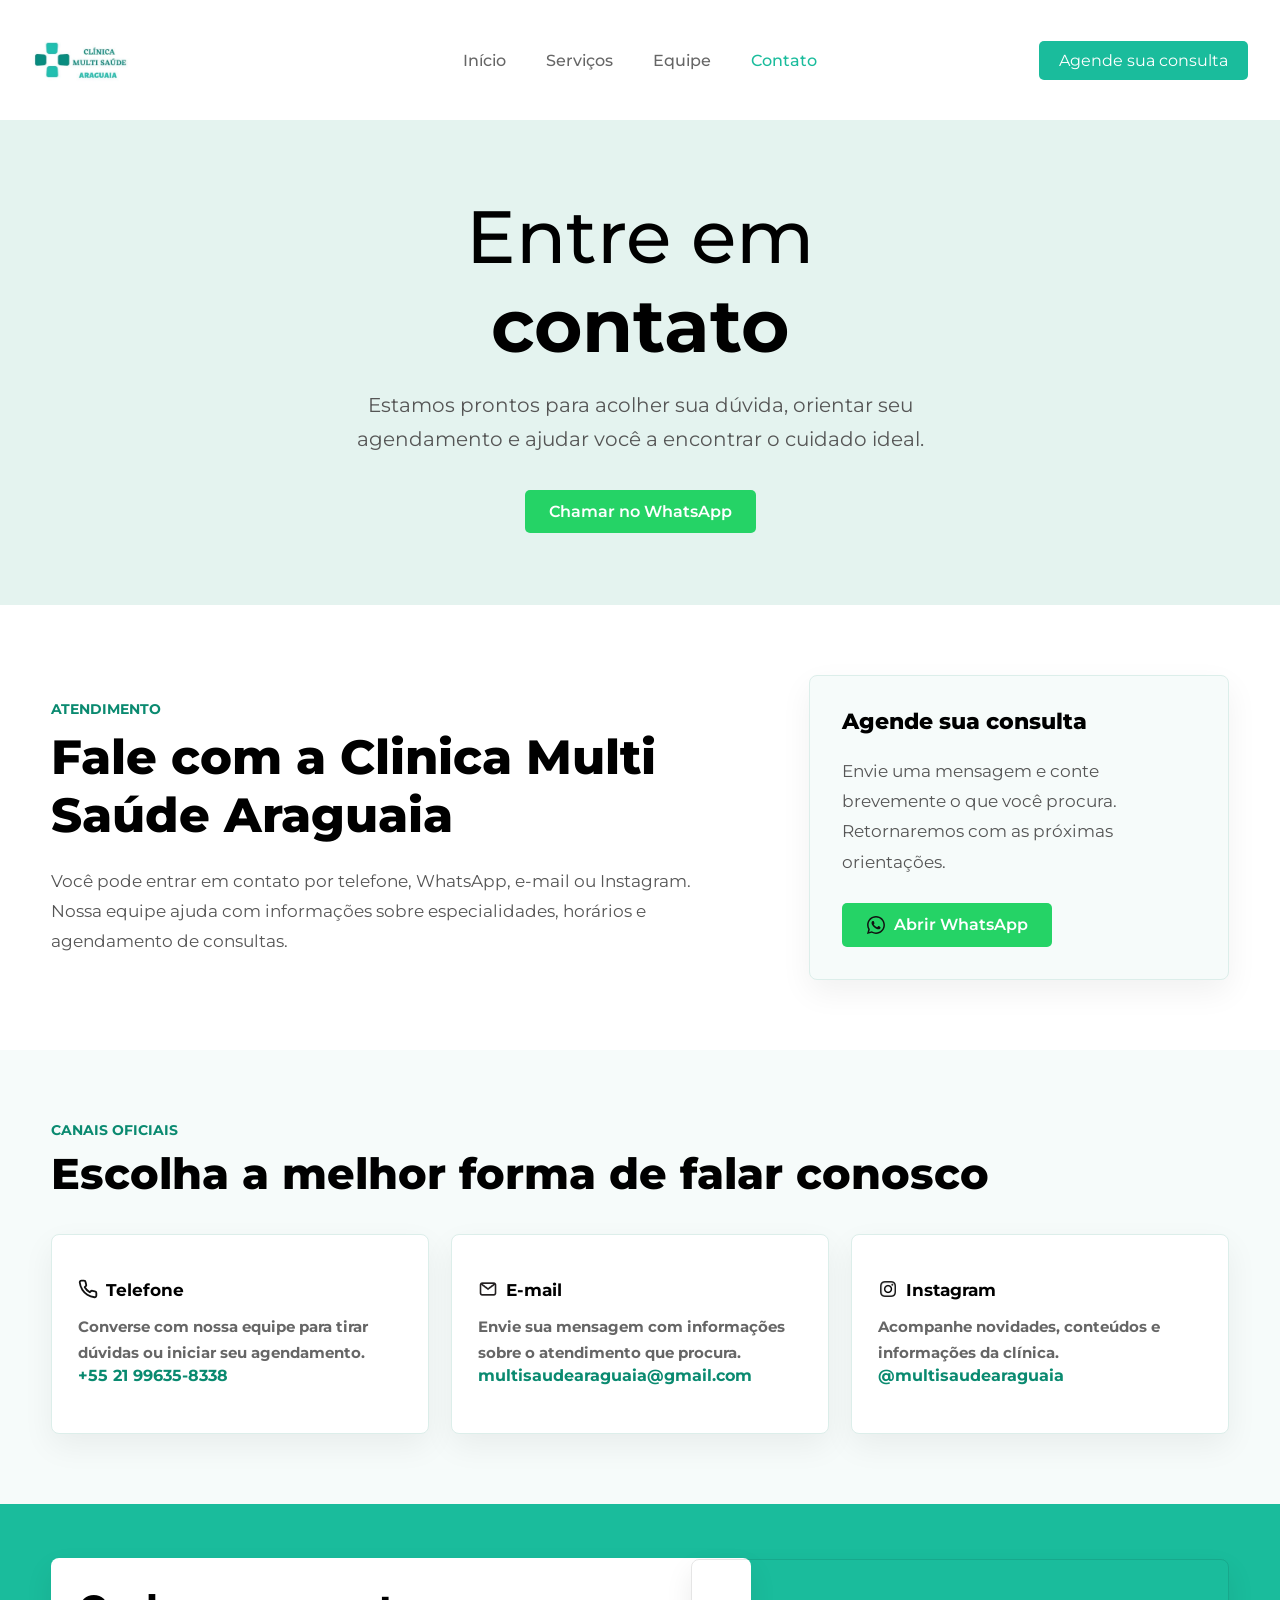
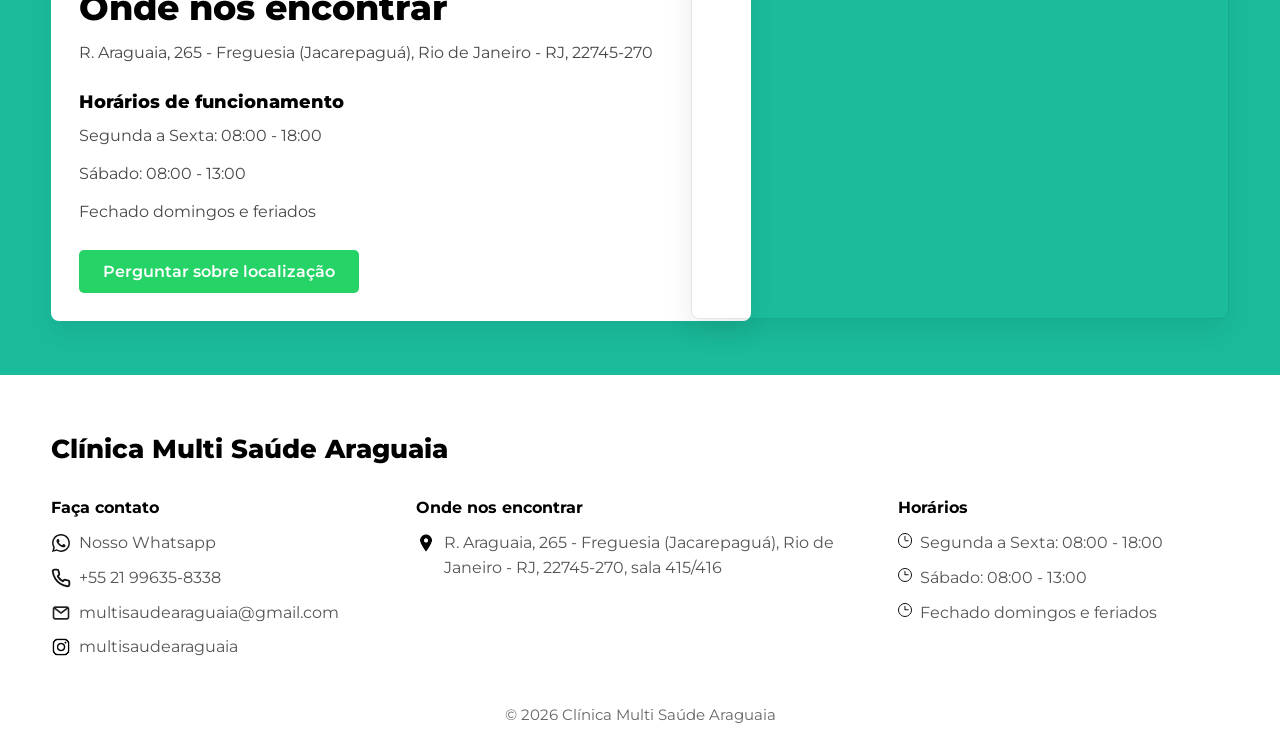
==== contato.html @ e97ff681 "Vamos ver se agora vai" ====
<!DOCTYPE html>
<html lang="pt-br">
<head>
    <meta charset="UTF-8">
    <meta name="viewport" content="width=device-width, initial-scale=1.0">
    <title>Contato | Clinica Multi Saude Araguaia</title>
    <link rel="stylesheet" href="contato.css">
    <link rel="preconnect" href="https://fonts.googleapis.com">
    <link rel="preconnect" href="https://fonts.gstatic.com" crossorigin>
    <link href="https://fonts.googleapis.com/css2?family=Montserrat:wght@400;500;600;700;800&display=swap" rel="stylesheet">
</head>
<body>
    <header>
        <a href="index.html" aria-label="Página inicial da Clínica Multi Saúde Araguaia">
            <img src="./clinica_multi_saude.png" alt="Logo da Clínica Multi Saúde Araguaia" class="logo">
        </a>

        <nav>
            <div class="div-son">
                <a href="index.html">Início</a>
                <a href="servicos.html">Serviços</a>
                <a href="equipe.html">Equipe</a>
                <a class="a-ativo" href="contato.html">Contato</a>
            </div>
        </nav>

        <a class="button-header a-button" href="https://wa.me/5521996358338?text=Ol%C3%A1%21%20Gostaria%20de%20agendar%20uma%20consulta">Agende sua consulta</a>
    </header>

    <main>
        <section class="hero-contato">
            <div class="hero-content">
                <h1>Entre em <b>contato</b></h1>
                <p>Estamos prontos para acolher sua dúvida, orientar seu agendamento e ajudar você a encontrar o cuidado ideal.</p>
                <a class="button-hero" href="https://wa.me/5521996358338?text=Ola! Gostaria de agendar uma consulta">Chamar no WhatsApp</a>
            </div>
        </section>

        <section class="contato-intro">
            <div>
                <span>Atendimento</span>
                <h2>Fale com a Clinica Multi Saúde Araguaia</h2>
                <p>Você pode entrar em contato por telefone, WhatsApp, e-mail ou Instagram. Nossa equipe ajuda com informações sobre especialidades, horários e agendamento de consultas.</p>
            </div>

            <div class="contato-card">
                <h3>Agende sua consulta</h3>
                <p>Envie uma mensagem e conte brevemente o que você procura. Retornaremos com as próximas orientações.</p>
                <a href="https://wa.me/5521996358338?text=Ola! Gostaria de agendar uma consulta"><img class="contact-icon" src="Nova pasta/whatsapp-black.svg" alt="" aria-hidden="true">Abrir WhatsApp</a>
            </div>
        </section>

        <section class="canais" aria-labelledby="canais-titulo">
            <div class="section-heading">
                <span>Canais oficiais</span>
                <h2 id="canais-titulo">Escolha a melhor forma de falar conosco</h2>
            </div>

            <div class="cards-contato">
                <article>
                    <a class='card-link' href='tel:+5521996358338'>
                        <h3><img class="contact-icon" src="Nova pasta/phone-black.svg" alt="" aria-hidden="true">Telefone</h3>
                        <p>Converse com nossa equipe para tirar dúvidas ou iniciar seu agendamento.</p>
                        <strong>+55 21 99635-8338</strong>
                    </a>
                </article>
                <article>
                    <a class='card-link' href='mailto:multisaudearaguaia@gmail.com'>
                        <h3><img class="contact-icon" src="Nova pasta/emailoutline_110795.png" alt="" aria-hidden="true">E-mail</h3>
                        <p>Envie sua mensagem com informações sobre o atendimento que procura.</p>
                        <strong>multisaudearaguaia@gmail.com</strong>
                    </a>
                </article>
                <article>
                    <a class='card-link' href='https://www.instagram.com/multisaudearaguaia/'>
                        <h3><img class="contact-icon" src="Nova pasta/1384031.png" alt="" aria-hidden="true">Instagram</h3>
                        <p>Acompanhe novidades, conteúdos e informações da clínica.</p>
                        <strong>@multisaudearaguaia</strong>
                    </a>
                </article>
            </div>
        </section>

        <section class="localizacao">
            <div class="localizacao-texto">
                <h2>Onde nos encontrar</h2>
                <p>R. Araguaia, 265 - Freguesia (Jacarepaguá), Rio de Janeiro - RJ, 22745-270</p>
                <h3>Horários de funcionamento</h3>
                <p>Segunda a Sexta: 08:00 - 18:00</p>
                <p>Sábado: 08:00 - 13:00</p>
                <p>Fechado domingos e feriados</p>
                <a href='https://wa.me/5521996358338?text=Ol%C3%A1!%20Gostaria%20de%20mais%20informa%C3%A7%C3%B5es%20sobre%20a%20localiza%C3%A7%C3%A3o%20da%20cl%C3%ADnica.'>Perguntar sobre localização</a>
            </div>
            <iframe src="https://www.google.com/maps/embed?pb=!1m18!1m12!1m3!1d3674.3453808333275!2d-43.3448821!3d-22.937504!2m3!1f0!2f0!3f0!3m2!1i1024!2i768!4f13.1!3m3!1m2!1s0x9bd963d129df23%3A0xee9b6e2b0e02d8f0!2sMulti%20Sa%C3%BAde%20Araguaia!5e0!3m2!1spt-BR!2sbr!4v1777832174890!5m2!1spt-BR!2sbr" class="maps-iframe" allowfullscreen="" loading="lazy" title="Localizacao da Clinica Multi Saude Araguaia no Google Maps"></iframe>
        </section>
    </main>

    <footer>
        <h2>Clínica Multi Saúde Araguaia</h2>

        <section class="footer-grid">
            <div>
                <h3>Faça contato</h3>
                <a href="https://wa.me/5521996358338?text=Ol%C3%A1%21%20Gostaria%20de%20agendar%20uma%20consulta"><img class="footer-icon-img" src="Nova pasta/whatsapp-black.svg" alt="" aria-hidden="true">Nosso Whatsapp</a>
                <a href="tel:+5521996358338"><img class="footer-icon-img" src="Nova pasta/phone-black.svg" alt="" aria-hidden="true">+55 21 99635-8338</a>
                <a href="mailto:multisaudearaguaia@gmail.com"><img class="footer-icon-img" src="Nova pasta/emailoutline_110795.png" alt="" aria-hidden="true">multisaudearaguaia@gmail.com</a>
                <a href="https://www.instagram.com/multisaudearaguaia/"><img class="footer-icon-img" src="Nova pasta/1384031.png" alt="" aria-hidden="true">multisaudearaguaia</a>
            </div>

            <div>
                <h3>Onde nos encontrar</h3>
                <a href="https://share.google/y9z24kZQit54DE8ys"><img class="footer-icon-img" src="Nova pasta/17736.png" alt="" aria-hidden="true"> R. Araguaia, 265 - Freguesia (Jacarepaguá), Rio de Janeiro - RJ, 22745-270, sala 415/416</a>
            </div>


            <div>
                <h3>Horários</h3>
                <p><span class="footer-icon footer-clock" aria-hidden="true"></span> Segunda a Sexta: 08:00 - 18:00</p>
                <p><span class="footer-icon footer-clock" aria-hidden="true"></span> Sábado: 08:00 - 13:00</p>
                <p><span class="footer-icon footer-clock" aria-hidden="true"></span> Fechado domingos e feriados</p>
            </div>
        </section>

        <p class="p-low">&copy; 2026 Clínica Multi Saúde Araguaia</p>
    </footer>

    <script src="arquivo.js"></script>
</body>
</html>
---- contato.css ----
﻿* {
  margin: 0;
  padding: 0;
  box-sizing: border-box;
  font-family: "Montserrat", Arial, sans-serif;
}

body {
  background-color: #ffffff;
  color: #222222;
  overflow-x: hidden;
}

a {
  color: inherit;
  text-decoration: none;
}

img {
  display: block;
  max-width: 100%;
}

header {
  position: relative;
  min-height: 100px;
  padding: 10px 32px;
  display: flex;
  align-items: center;
  justify-content: space-between;
  gap: 38px;
  background-color: #ffffff;
}

.logo {
  width: 100px;
  height: auto;
}

nav {
  position: absolute;
  left: 50%;
  transform: translateX(-50%);
}

.div-son {
  display: flex;
  justify-content: center;
  gap: 40px;
  list-style: none;
}

.div-son a {
  color: #666666;
  font-weight: 500;
  transition: color 0.2s ease;
}

.div-son a:hover,
.div-son .a-ativo {
  color: #1abc9c;
}

.button-header,
.button-hero,
.contato-card a,
.localizacao-texto a {
  border: 0;
  border-radius: 5px;
  background-color: #25d366;
  color: #ffffff;
  font-weight: 600;
  cursor: pointer;
  transition: background-color 0.2s ease, transform 0.2s ease;
}

.button-header {
  background-color: #1abc9c;
}

.button-header {
  padding: 10px 20px;
  white-space: nowrap;
  font-weight: 400;
}

.button-header:hover,
.button-hero:hover,
.contato-card a:hover,
.localizacao-texto a:hover {
  background-color: #0a8a70;
  transform: translateY(-1px);
}

.a-button {
  color: #ffffff;
}

.hero-contato {
  position: relative;
  min-height: 360px;
  padding: 72px 4vw;
  display: flex;
  align-items: center;
  justify-content: center;
  overflow: hidden;
  background-color: #e4f3ef;
}

.hero-content {
  position: relative;
  z-index: 2;
  max-width: 760px;
  padding: 0 4vw;
  text-align: center;
  color: #000000;
}

.hero-content h1 {
  margin-bottom: 18px;
  font-size: clamp(2.4rem, 6vw, 4.6rem);
  font-weight: 500;
}

.hero-content p {
  font-size: clamp(1rem, 2vw, 1.25rem);
  line-height: 1.7;
  color: #555555;
}

.button-hero,
.contato-card a,
.localizacao-texto a {
  display: inline-flex;
  align-items: center;
  justify-content: center;
  padding: 12px 24px;
}

.button-hero {
  margin-top: 34px;
}

.contato-intro {
  width: min(1180px, 92vw);
  margin: 70px auto;
  display: grid;
  grid-template-columns: minmax(0, 1fr) minmax(300px, 420px);
  gap: 48px;
  align-items: center;
}

.contato-intro span,
.section-heading span {
  color: #0a8a70;
  font-size: 0.9rem;
  font-weight: 700;
  text-transform: uppercase;
}

.contato-intro h2 {
  margin-top: 10px;
  max-width: 680px;
  color: #000000;
  font-size: clamp(2rem, 4vw, 3rem);
  font-weight: 800;
}

.contato-intro p {
  margin-top: 22px;
  max-width: 660px;
  color: #555555;
  font-size: 1.05rem;
  line-height: 1.8;
}

.contato-card {
  padding: 32px;
  border: 1px solid #dceeea;
  border-radius: 8px;
  background-color: #f6fbfa;
  box-shadow: 0 12px 32px rgba(0, 0, 0, 0.06);
}

.contato-card h3 {
  color: #000000;
  font-size: 1.35rem;
  font-weight: 800;
}

.contato-card a {
  margin-top: 26px;
  gap: 8px;
}

.contact-icon {
  display: inline-block;
  flex: 0 0 20px;
  width: 20px;
  height: 20px;
  object-fit: contain;
}

.contact-icon[src$="whatsapp-black.svg"] {
  transform: scale(1.12);
}

.contact-icon[src$="1384031.png"] {
  transform: scale(0.7875);
}

.canais {
  padding: 70px 4vw;
  background-color: #f6fbfa;
}

.section-heading {
  width: min(1180px, 92vw);
  margin: 0 auto 34px;
}

.section-heading h2 {
  margin-top: 8px;
  color: #000000;
  font-size: clamp(1.8rem, 4vw, 2.7rem);
  font-weight: 800;
}

.cards-contato {
  width: min(1180px, 92vw);
  margin: 0 auto;
  display: grid;
  grid-template-columns: repeat(3, minmax(0, 1fr));
  gap: 22px;
}

.cards-contato article {
  min-height: 200px;
  padding: 26px;
  border: 1px solid #dceeea;
  border-radius: 8px;
  background-color: #ffffff;
  box-shadow: 0 12px 32px rgba(0, 0, 0, 0.06);
}

.cards-contato h3 {
  display: flex;
  align-items: center;
  gap: 8px;
  color: #000000;
  font-size: 1.08rem;
  font-weight: 700;
}

.cards-contato p {
  margin-top: 14px;
  color: #666666;
  font-size: 0.96rem;
  line-height: 1.7;
}

.cards-contato a {
  display: block;
  margin-top: 18px;
  color: #0a8a70;
  font-weight: 700;
  overflow-wrap: anywhere;
}

.localizacao {
  padding: 54px 4vw;
  display: grid;
  grid-template-columns: minmax(0, 1fr) minmax(320px, 42vw);
  gap: 40px;
  align-items: center;
  background-color: #1abc9c;
}

.localizacao-texto {
  width: min(700px, 92vw);
  margin-left: auto;
  padding: 28px;
  border-radius: 8px;
  background-color: #ffffff;
  box-shadow: 0 12px 28px rgba(0, 0, 0, 0.08);
}

.localizacao-texto h2 {
  color: #000000;
  font-size: clamp(1.6rem, 3vw, 2.2rem);
  font-weight: 800;
}

.localizacao-texto h3 {
  margin-top: 24px;
  color: #000000;
  font-size: 1.1rem;
  font-weight: 800;
}

.localizacao-texto p {
  margin-top: 10px;
  color: rgba(0, 0, 0, 0.72);
  line-height: 1.75;
}

.localizacao-texto a {
  margin-top: 24px;
}

.maps-iframe {
  width: 100%;
  height: 360px;
  border: 1px solid rgba(0, 0, 0, 0.1);
  border-radius: 8px;
  box-shadow: 0 12px 28px rgba(0, 0, 0, 0.08);
}


.card-link {
  display: block;
  height: 100%;
  color: inherit;
  text-decoration: none;
}

.card-link:hover h3,
.card-link:hover {
  color: #0a8a70;
}
footer {
  padding: 58px 4vw 20px;
  background-color: #ffffff;
  color: #000000;
}

footer > h2,
.footer-grid,
.p-low {
  width: min(1180px, 92vw);
  margin-left: auto;
  margin-right: auto;
}

footer > h2 {
  font-size: 1.6rem;
  font-weight: 800;
}

.footer-grid {
  margin-top: 34px;
  display: grid;
  grid-template-columns: 1fr 1.35fr 1fr;
  gap: 34px;
}

.footer-grid h3 {
  display: flex;
  align-items: center;
  gap: 8px;
  margin-bottom: 14px;
  font-size: 1rem;
  font-weight: 700;
}

.footer-grid a,
.footer-grid p {
  display: flex;
  align-items: flex-start;
  gap: 8px;
  margin-top: 10px;
  color: #555555;
  line-height: 1.55;
}

.footer-grid a:hover {
  color: #1abc9c;
}
.footer-icon {
  display: inline-block;
  flex: 0 0 20px;
  width: 20px;
  min-width: 20px;
  height: 20px;
  color: #111111;
  font-size: 16px;
  line-height: 20px;
  text-align: center;
}

.footer-icon-img {
  display: block;
  flex: 0 0 20px;
  width: 20px;
  height: 20px;
  margin-top: 2px;
  object-fit: contain;
}

.footer-icon-img[src$="whatsapp-black.svg"] {
  transform: scale(1.12);
}

.footer-icon-img[src$="1384031.png"] {
  transform: scale(0.825);
}

.footer-icon-img[src$="17736.png"] {
  transform: scale(0.85);
}

.footer-clock {
  position: relative;
  flex-basis: 14.74px;
  width: 14.74px;
  min-width: 14.74px;
  height: 14.74px;
  margin-top: 2px;
  align-self: flex-start;
  border: 1.21px solid #111111;
  border-radius: 50%;
}

.footer-grid h3 .footer-icon-img,
.footer-grid h3 .footer-clock {
  margin-top: 0;
}

.footer-clock::before,
.footer-clock::after {
  content: "";
  position: absolute;
  left: 50%;
  bottom: 50%;
  width: 1.1px;
  background-color: #111111;
  border-radius: 2px;
  transform-origin: bottom center;
}

.footer-clock::before {
  height: 4.4px;
  transform: translateX(-50%);
}

.footer-clock::after {
  height: 3.685px;
  transform: translateX(-50%) rotate(90deg);
}

.footer-grid a,
.footer-grid p {
  padding-left: 0;
}

.p-low {
  margin-top: 46px;
  color: #666666;
  text-align: center;
  font-size: 0.92rem;
}

@media screen and (max-width: 900px) {
  header {
    flex-wrap: wrap;
    justify-content: center;
    gap: 12px 20px;
    padding: 12px 20px 18px;
  }

  .logo {
    width: 85px;
  }

  nav {
    position: static;
    transform: none;
    flex-basis: 100%;
    order: 2;
  }

  .div-son {
    flex-wrap: wrap;
    gap: 14px 22px;
  }

  .button-header {
    order: 3;
  }

  .hero-contato {
  position: relative;
  min-height: 320px;
  padding: 72px 4vw;
  display: flex;
  align-items: center;
  justify-content: center;
  overflow: hidden;
  background-color: #e4f3ef;
}

  .contato-intro,
  .localizacao,
  .footer-grid {
    grid-template-columns: 1fr;
  }

  .contato-intro {
    margin: 54px auto;
  }

  .cards-contato {
    grid-template-columns: repeat(2, minmax(0, 1fr));
  }

  .localizacao-texto {
    margin: 0 auto;
  }

  .maps-iframe {
    width: min(100%, 720px);
    margin: 0 auto;
  }
}

@media screen and (max-width: 600px) {
  header {
    padding: 10px 14px 18px;
  }

  .logo {
    width: 76px;
  }

  .div-son {
    gap: 12px 16px;
  }

  .div-son a {
    font-size: 0.95rem;
  }

  .button-header {
    max-width: 92vw;
    padding: 10px 14px;
    font-size: 0.9rem;
  }

  .hero-contato {
  position: relative;
  min-height: 280px;
  padding: 72px 4vw;
  display: flex;
  align-items: center;
  justify-content: center;
  overflow: hidden;
  background-color: #e4f3ef;
}

  .contato-intro {
    gap: 28px;
  }

  .contato-card {
    padding: 24px;
  }

  .canais {
    padding: 52px 0;
  }

  .cards-contato {
    grid-template-columns: 1fr;
  }

  .cards-contato article {
    min-height: auto;
    padding: 22px;
  }

  .localizacao {
    padding: 42px 4vw;
  }

  .maps-iframe {
    height: 280px;
  }

  .footer-grid a {
    overflow-wrap: anywhere;
  }
}
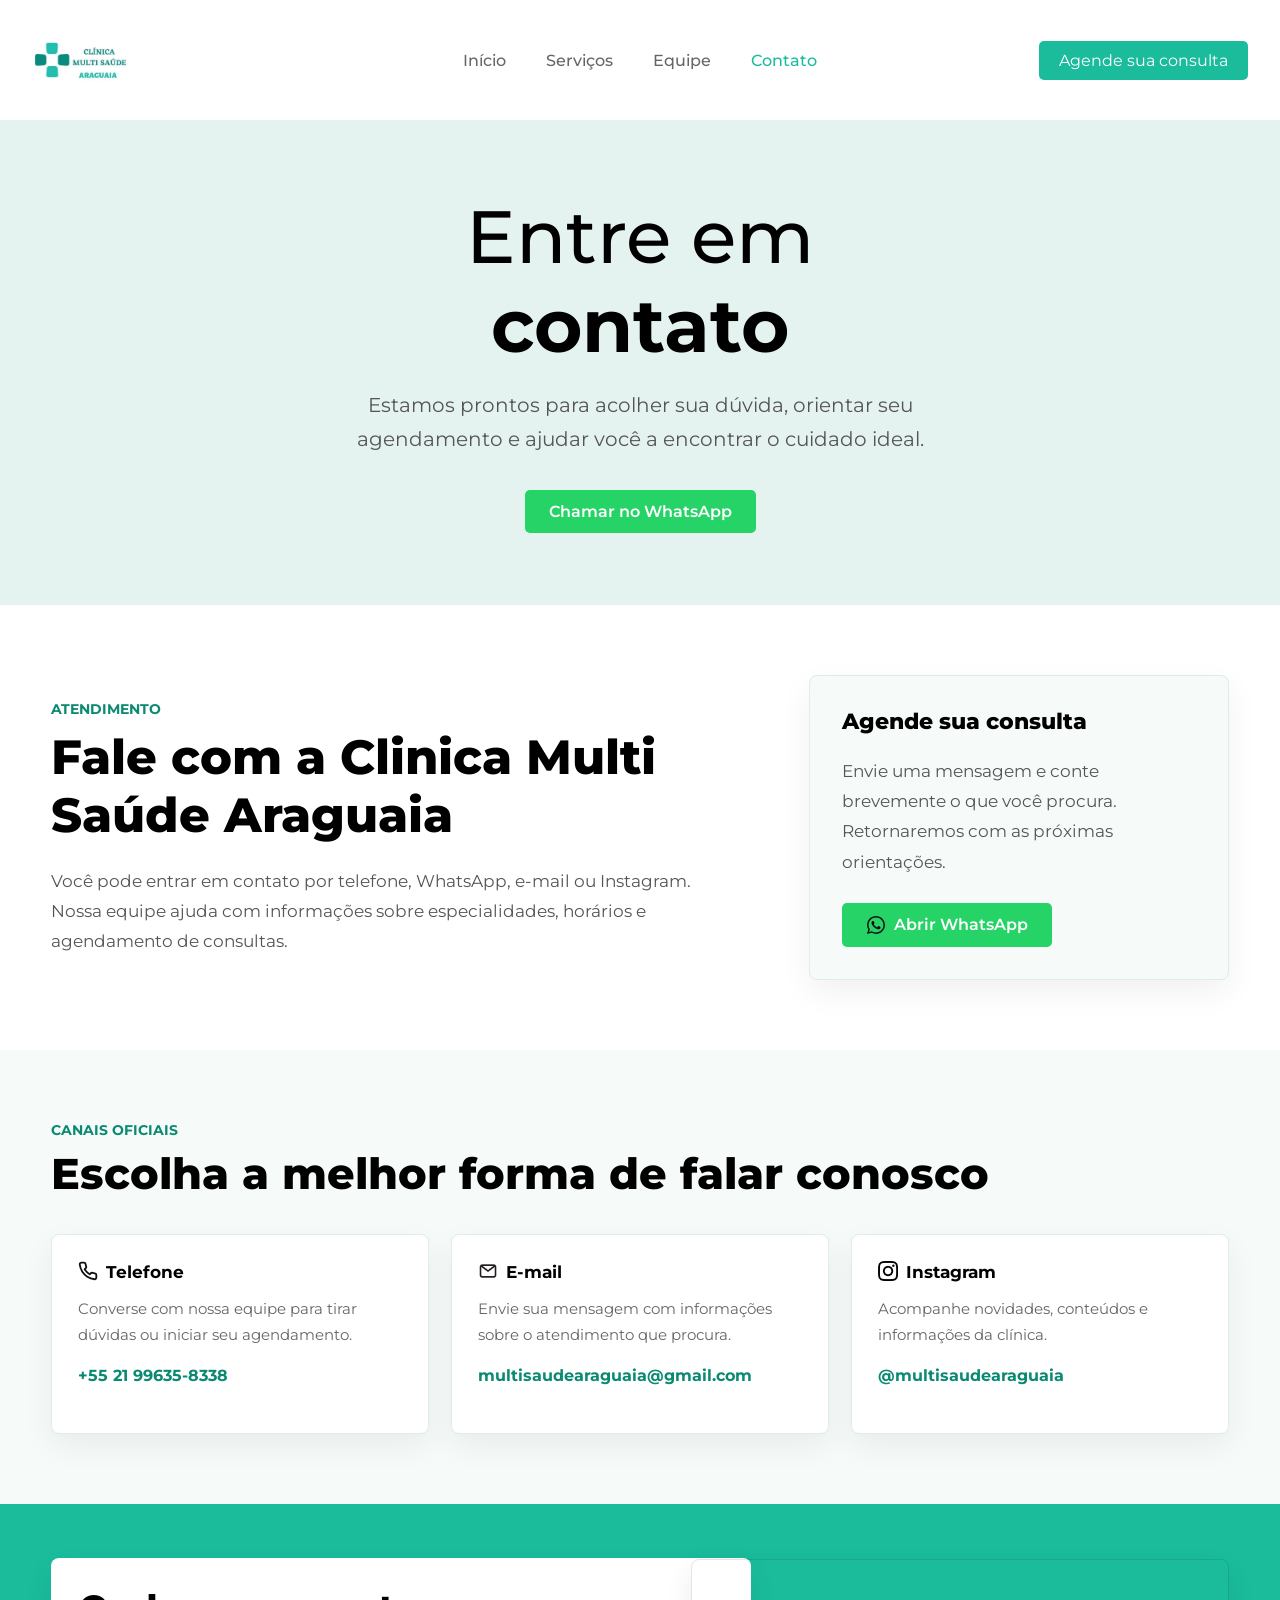
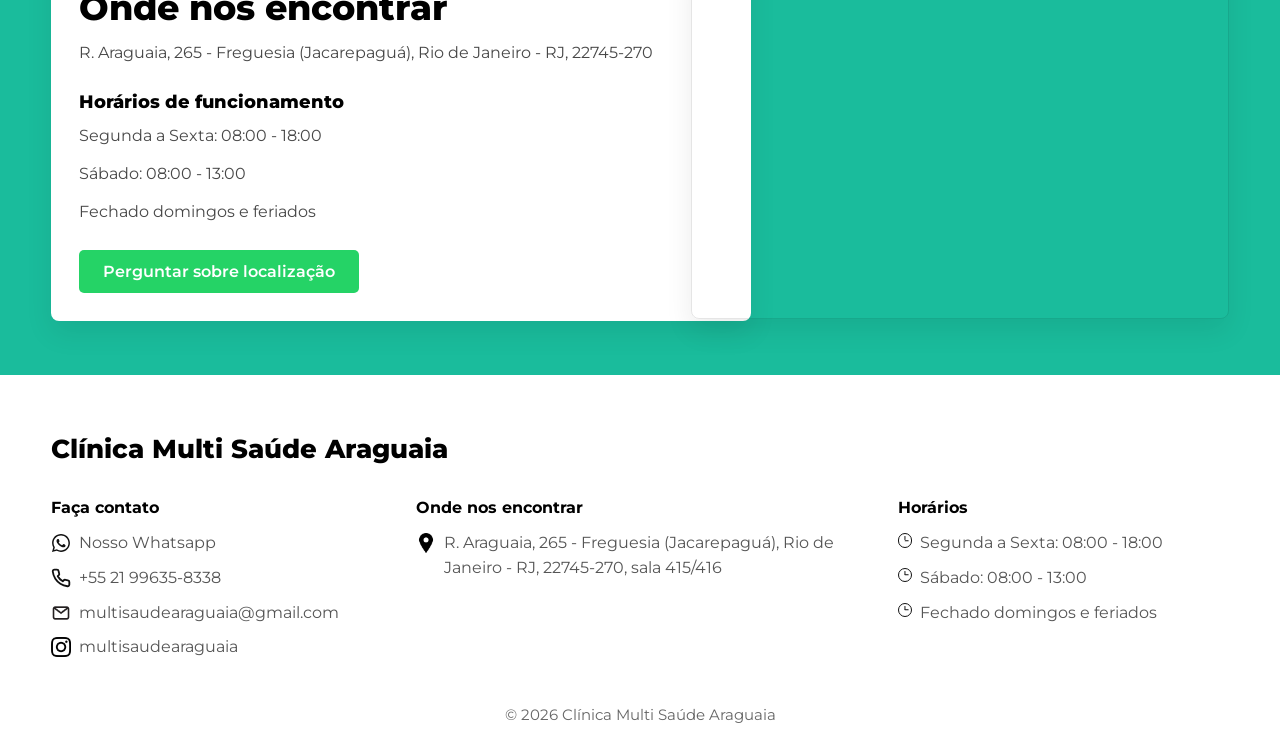
==== commit e2650a95: "Ajustando cards" ====
--- a/contato.html
+++ b/contato.html
@@ -12,7 +12,7 @@
 <body>
     <header>
         <a href="index.html" aria-label="Página inicial da Clínica Multi Saúde Araguaia">
-            <img src="./clinica_multi_saude.png" alt="Logo da Clínica Multi Saúde Araguaia" class="logo">
+            <img src="assets/images/logo-clinica-multi-saude.png" alt="Logo da Clínica Multi Saúde Araguaia" class="logo">
         </a>
 
         <nav>
@@ -46,7 +46,7 @@
             <div class="contato-card">
                 <h3>Agende sua consulta</h3>
                 <p>Envie uma mensagem e conte brevemente o que você procura. Retornaremos com as próximas orientações.</p>
-                <a href="https://wa.me/5521996358338?text=Ola! Gostaria de agendar uma consulta"><img class="contact-icon" src="Nova pasta/whatsapp-black.svg" alt="" aria-hidden="true">Abrir WhatsApp</a>
+                <a href="https://wa.me/5521996358338?text=Ola! Gostaria de agendar uma consulta"><img class="contact-icon" src="assets/icons/whatsapp-black.svg" alt="" aria-hidden="true">Abrir WhatsApp</a>
             </div>
         </section>
 
@@ -59,21 +59,21 @@
             <div class="cards-contato">
                 <article>
                     <a class='card-link' href='tel:+5521996358338'>
-                        <h3><img class="contact-icon" src="Nova pasta/phone-black.svg" alt="" aria-hidden="true">Telefone</h3>
+                        <h3><img class="contact-icon" src="assets/icons/phone-black.svg" alt="" aria-hidden="true">Telefone</h3>
                         <p>Converse com nossa equipe para tirar dúvidas ou iniciar seu agendamento.</p>
                         <strong>+55 21 99635-8338</strong>
                     </a>
                 </article>
                 <article>
                     <a class='card-link' href='mailto:multisaudearaguaia@gmail.com'>
-                        <h3><img class="contact-icon" src="Nova pasta/emailoutline_110795.png" alt="" aria-hidden="true">E-mail</h3>
+                        <h3><img class="contact-icon" src="assets/icons/email.png" alt="" aria-hidden="true">E-mail</h3>
                         <p>Envie sua mensagem com informações sobre o atendimento que procura.</p>
                         <strong>multisaudearaguaia@gmail.com</strong>
                     </a>
                 </article>
                 <article>
                     <a class='card-link' href='https://www.instagram.com/multisaudearaguaia/'>
-                        <h3><img class="contact-icon" src="Nova pasta/1384031.png" alt="" aria-hidden="true">Instagram</h3>
+                        <h3><img class="contact-icon" src="assets/icons/instagram.png" alt="" aria-hidden="true">Instagram</h3>
                         <p>Acompanhe novidades, conteúdos e informações da clínica.</p>
                         <strong>@multisaudearaguaia</strong>
                     </a>
@@ -101,15 +101,15 @@
         <section class="footer-grid">
             <div>
                 <h3>Faça contato</h3>
-                <a href="https://wa.me/5521996358338?text=Ol%C3%A1%21%20Gostaria%20de%20agendar%20uma%20consulta"><img class="footer-icon-img" src="Nova pasta/whatsapp-black.svg" alt="" aria-hidden="true">Nosso Whatsapp</a>
-                <a href="tel:+5521996358338"><img class="footer-icon-img" src="Nova pasta/phone-black.svg" alt="" aria-hidden="true">+55 21 99635-8338</a>
-                <a href="mailto:multisaudearaguaia@gmail.com"><img class="footer-icon-img" src="Nova pasta/emailoutline_110795.png" alt="" aria-hidden="true">multisaudearaguaia@gmail.com</a>
-                <a href="https://www.instagram.com/multisaudearaguaia/"><img class="footer-icon-img" src="Nova pasta/1384031.png" alt="" aria-hidden="true">multisaudearaguaia</a>
+                <a href="https://wa.me/5521996358338?text=Ol%C3%A1%21%20Gostaria%20de%20agendar%20uma%20consulta"><img class="footer-icon-img" src="assets/icons/whatsapp-black.svg" alt="" aria-hidden="true">Nosso Whatsapp</a>
+                <a href="tel:+5521996358338"><img class="footer-icon-img" src="assets/icons/phone-black.svg" alt="" aria-hidden="true">+55 21 99635-8338</a>
+                <a href="mailto:multisaudearaguaia@gmail.com"><img class="footer-icon-img" src="assets/icons/email.png" alt="" aria-hidden="true">multisaudearaguaia@gmail.com</a>
+                <a href="https://www.instagram.com/multisaudearaguaia/"><img class="footer-icon-img" src="assets/icons/instagram.png" alt="" aria-hidden="true">multisaudearaguaia</a>
             </div>
 
             <div>
                 <h3>Onde nos encontrar</h3>
-                <a href="https://share.google/y9z24kZQit54DE8ys"><img class="footer-icon-img" src="Nova pasta/17736.png" alt="" aria-hidden="true"> R. Araguaia, 265 - Freguesia (Jacarepaguá), Rio de Janeiro - RJ, 22745-270, sala 415/416</a>
+                <a href="https://share.google/y9z24kZQit54DE8ys"><img class="footer-icon-img" src="assets/icons/location.png" alt="" aria-hidden="true"> R. Araguaia, 265 - Freguesia (Jacarepaguá), Rio de Janeiro - RJ, 22745-270, sala 415/416</a>
             </div>
 
 
--- a/contato.css
+++ b/contato.css
@@ -11,9 +11,14 @@
   overflow-x: hidden;
 }
 
+html {
+  overflow-x: hidden;
+}
+
 a {
   color: inherit;
   text-decoration: none;
+  overflow-wrap: anywhere;
 }
 
 img {
@@ -30,6 +35,14 @@
   justify-content: space-between;
   gap: 38px;
   background-color: #ffffff;
+}
+
+header > *,
+.contato-intro > *,
+.cards-contato > *,
+.localizacao > *,
+.footer-grid > * {
+  min-width: 0;
 }
 
 .logo {
@@ -71,6 +84,8 @@
   color: #ffffff;
   font-weight: 600;
   cursor: pointer;
+  max-width: 100%;
+  text-align: center;
   transition: background-color 0.2s ease, transform 0.2s ease;
 }
 
@@ -118,7 +133,7 @@
 
 .hero-content h1 {
   margin-bottom: 18px;
-  font-size: clamp(2.4rem, 6vw, 4.6rem);
+  font-size: clamp(2.05rem, 8vw, 4.6rem);
   font-weight: 500;
 }
 
@@ -259,7 +274,7 @@
   line-height: 1.7;
 }
 
-.cards-contato a {
+.cards-contato strong {
   display: block;
   margin-top: 18px;
   color: #0a8a70;
@@ -314,6 +329,10 @@
   border: 1px solid rgba(0, 0, 0, 0.1);
   border-radius: 8px;
   box-shadow: 0 12px 28px rgba(0, 0, 0, 0.08);
+}
+
+iframe {
+  max-width: 100%;
 }
 
 
@@ -488,6 +507,12 @@
     order: 3;
   }
 
+  .button-hero,
+  .contato-card a,
+  .localizacao-texto a {
+    width: min(100%, 280px);
+  }
+
   .hero-contato {
   position: relative;
   min-height: 320px;
@@ -590,3 +615,13 @@
     overflow-wrap: anywhere;
   }
 }
+
+@media screen and (max-width: 380px) {
+  .div-son {
+    gap: 10px 12px;
+  }
+
+  .div-son a {
+    font-size: 0.88rem;
+  }
+}
